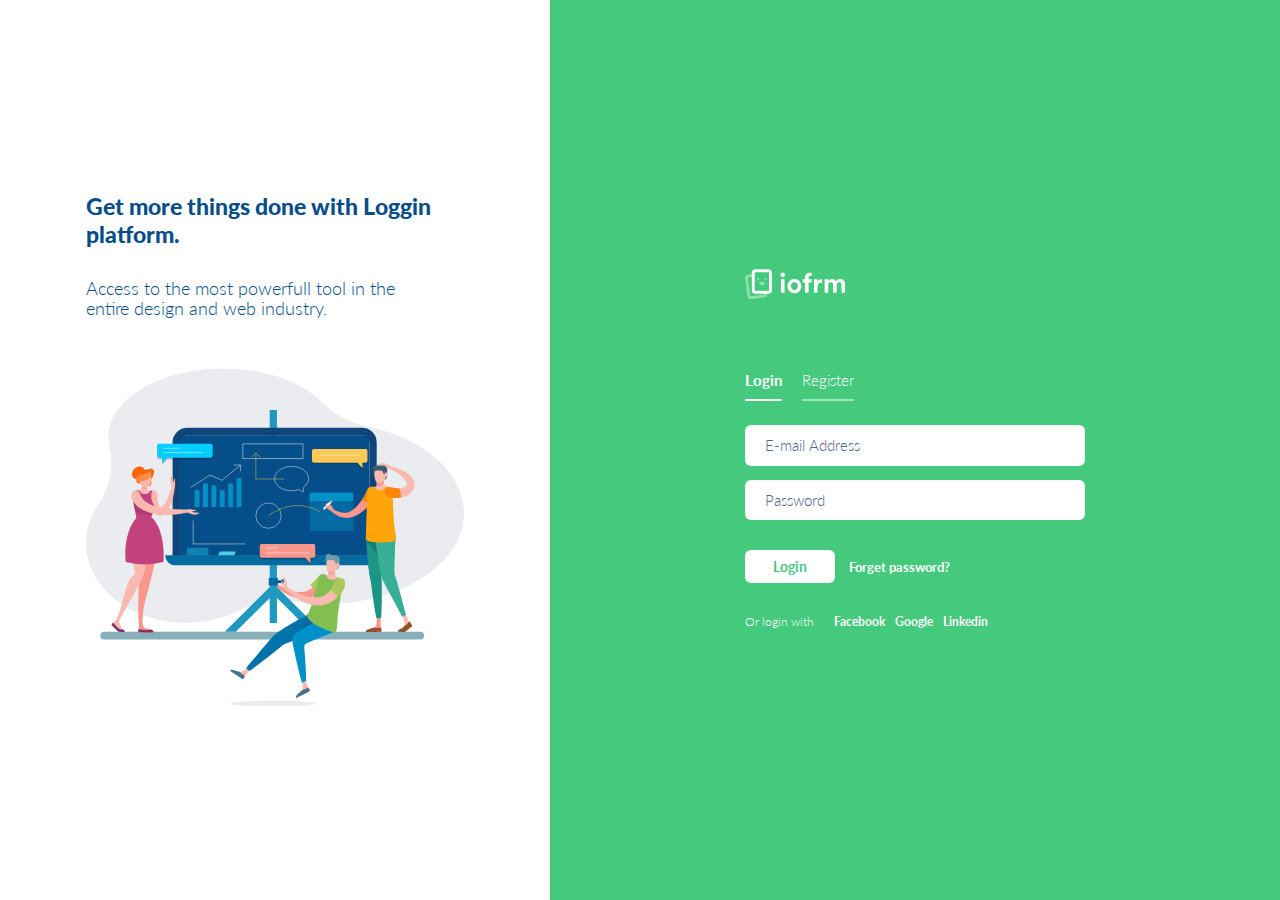
==== login8.html @ e8090723 "new" ====
<!DOCTYPE html
<html lang="en">
<head>
    <meta charset="UTF-8">
    <meta name="viewport" content="width=device-width, initial-scale=1.0">
    <title>iofrm</title>
    <link rel="stylesheet" type="text/css" href="css/bootstrap.min.css">
    <link rel="stylesheet" type="text/css" href="css/fontawesome-all.min.css">
    <link rel="stylesheet" type="text/css" href="css/iofrm-style.css">
    <link rel="stylesheet" type="text/css" href="css/iofrm-theme8.css">
</head>
<body>
    <div class="form-body">
        <div class="website-logo">
            <a href="index.html">
                <div class="logo">
                    <img class="logo-size" src="images/logo-light.svg" alt="">
                </div>
            </a>
        </div>
        <div class="row">
            <div class="img-holder">
                <div class="bg"></div>
                <div class="info-holder">
                    <h3>Get more things done with Loggin platform.</h3>
                    <p>Access to the most powerfull tool in the entire design and web industry.</p>
                    <img src="images/graphic4.svg" alt="">
                </div>
            </div>
            <div class="form-holder">
                <div class="form-content">
                    <div class="form-items">
                        <div class="website-logo-inside">
                            <a href="index.html">
                                <div class="logo">
                                    <img class="logo-size" src="images/logo-light.svg" alt="">
                                </div>
                            </a>
                        </div>
                        <div class="page-links">
                            <a href="login8.html" class="active">Login</a><a href="register8.html">Register</a>
                        </div>
                        <form>
                            <input class="form-control" type="text" name="username" placeholder="E-mail Address" required>
                            <input class="form-control" type="password" name="password" placeholder="Password" required>
                            <div class="form-button">
                                <button id="submit" type="submit" class="ibtn">Login</button> <a href="forget8.html">Forget password?</a>
                            </div>
                        </form>
                        <div class="other-links">
                            <span>Or login with</span><a href="#">Facebook</a><a href="#">Google</a><a href="#">Linkedin</a>
                        </div>
                    </div>
                </div>
            </div>
        </div>
    </div>
<script src="js/jquery.min.js"></script>
<script src="js/popper.min.js"></script>
<script src="js/bootstrap.min.js"></script>
<script src="js/main.js"></script>
</body>
</html>
---- css/iofrm-style.css ----
/*------------------------------------------------------------------
 * Theme Name: iofrm - form templates
 * Theme URI: http://www.brandio.io/envato/iofrm
 * Author: Brandio
 * Author URI: http://www.brandio.io/
 * Description: A Bootstrap Responsive HTML5 Template
 * Version: 1.0
 * Licensed under MIT (https://github.com/twbs/bootstrap/blob/master/LICENSE)
 * Bootstrap v4.1 (http://getbootstrap.com)
 * Copyright 2019 Brandio.
 -------------------------------------------------------------------*/
/*------------------------------------------------------------------
[Table of contents]

1. General Styles.
2. Responsive Styles.
-------------------------------------------------------------------*/
@import url("https://fonts.googleapis.com/css?family=Lato:100,300,400,700,900");
/* -----------------------------------
    1 - General Styles
------------------------------------*/
*, body {
    font-family: 'Lato', sans-serif;
    font-weight: 400;
    -webkit-font-smoothing: antialiased;
    text-rendering: optimizeLegibility;
    -moz-osx-font-smoothing: grayscale;
}

html, body {
    height: 100%;
}

.form-body {
    background-color: #0093FF;
    height: 100%;
}

.form-body > .row {
    position: relative;
    margin-left: 0;
    margin-right: 0;
    height: 100%;
}

.website-logo {
    display: inline-block;
    position: absolute;
    z-index: 1000;
    top: 50px;
    left: 50px;
    right: initial;
    bottom: initial;
}

.website-logo img {
    width: 100px;
}

.website-logo a {
    display: inline-block;
}

.website-logo .logo {
    display: inline-block;
    background-image: url("../images/logo-light.svg");
    background-size: contain;
    background-repeat: no-repeat;
}

.website-logo .logo img {
    width: 100px;
}

.website-logo .logo img.logo-size {
    opacity: 0 !important;
}

.website-logo-inside {
    margin-bottom: 70px;
}

.website-logo-inside img {
    width: 100px;
}

.website-logo-inside a {
    display: inline-block;
}

.website-logo-inside .logo {
    display: inline-block;
    background-image: url("../images/logo-light.svg");
    background-size: contain;
    background-repeat: no-repeat;
}

.website-logo-inside .logo img {
    width: 100px;
}

.website-logo-inside .logo img.logo-size {
    opacity: 0 !important;
}

.preview-body {
    padding-top: 70px;
    padding-bottom: 70px;
    text-align: center;
}

.preview-body .web-logo {
    margin-bottom: 50px;
}

.preview-body .web-logo img {
    width: 130px;
}

.preview-body .web-title {
    font-size: 30px;
    font-weight: 300;
    color: #000;
    line-height: 35px;
    margin-bottom: 50px;
}

.preview-body .img-link {
    display: inline-block;
    width: 100%;
    margin: 20px 0;
    padding: 0 5px;
}

.preview-body .img-link img {
    width: 100%;
    border-radius: 15px;
    -webkit-box-shadow: 0 0 5px rgba(0, 123, 255, 0.38);
    box-shadow: 0 0 5px rgba(0, 123, 255, 0.38);
    -webkit-transition: all 0.5s cubic-bezier(0.34, 1.61, 0.7, 1);
    transition: all 0.5s cubic-bezier(0.34, 1.61, 0.7, 1);
}

.preview-body .img-link:hover img, .preview-body .img-link:focus img {
    -webkit-transform: scale(1.05);
    -moz-transform: scale(1.05);
    -ms-transform: scale(1.05);
    transform: scale(1.05);
    -webkit-box-shadow: 0 11px 19px rgba(0, 123, 255, 0.18);
    box-shadow: 0 11px 19px rgba(0, 123, 255, 0.18);
}

.img-holder {
    display: inline-block;
    position: absolute;
    top: 0;
    left: 0;
    width: 550px;
    min-height: 700px;
    height: 100%;
    overflow: hidden;
    background-color: #000000;
    padding: 60px;
    text-align: center;
    z-index: 999;
}

.img-holder .info-holder {
    position: relative;
    top: 50%;
    -webkit-transform: translateY(-50%);
    -moz-transform: translateY(-50%);
    -ms-transform: translateY(-50%);
    transform: translateY(-50%);
}

.img-holder .info-holder h3 {
    display: inline-block;
    color: #fff;
    text-align: left;
    font-size: 23px;
    font-weight: 900;
    margin-bottom: 30px;
    width: 100%;
    max-width: 378px;
    padding-right: 30px;
}

.img-holder .info-holder p {
    display: inline-block;
    color: #fff;
    text-align: left;
    font-size: 18px;
    font-weight: 300;
    line-height: 20px;
    margin-bottom: 50px;
    width: 100%;
    max-width: 378px;
    padding-right: 30px;
}

.img-holder .info-holder img {
    width: 100%;
    max-width: 378px;
}

.img-holder .info-holder.simple-info h3 {
    padding-right: 0;
}

.img-holder .info-holder.simple-info p {
    padding-right: 0;
}

.img-holder .info-holder.simple-info img {
    max-width: 160px;
    margin-bottom: 50px;
}

.img-holder .bg {
    position: absolute;
    opacity: 0.23;
    left: 0;
    top: 0;
    width: 100%;
    height: 100%;
    background-image: url("../images/img1.jpg");
    background-size: cover;
    background-position: center;
    z-index: -1;
}

@media (min-height: 700px) {
    .img-holder {
        position: fixed;
    }

    .website-logo {
        position: fixed;
    }
}

.form-holder {
    margin-left: 550px;
    width: 100%;
}

.form-holder .form-content {
    position: relative;
    text-align: center;
    display: -webkit-box;
    display: -moz-box;
    display: -ms-flexbox;
    display: -webkit-flex;
    display: flex;
    -webkit-justify-content: center;
    justify-content: center;
    -webkit-align-items: center;
    align-items: center;
    padding: 60px;
    min-height: 100%;
}

.form-holder .form-content ::-webkit-input-placeholder {
    color: #526489;
}

.form-holder .form-content :-moz-placeholder {
    color: #526489;
}

.form-holder .form-content ::-moz-placeholder {
    color: #526489;
}

.form-holder .form-content :-ms-input-placeholder {
    color: #526489;
}

.form-control:focus {
    -webkit-box-shadow: none;
    box-shadow: none;
}

.form-control ::-webkit-input-placeholder {
    color: #526489;
}

.form-control :-moz-placeholder {
    color: #526489;
}

.form-control ::-moz-placeholder {
    color: #526489;
}

.form-control :-ms-input-placeholder {
    color: #526489;
}

.form-content {
    position: relative;
    background-color: #0093FF;
}

.form-content .form-group {
    color: #fff;
    font-size: 15px;
    font-weight: 300;
}

.form-content .form-items {
    display: inline-block;
    width: 100%;
    max-width: 340px;
    text-align: left;
    -webkit-transition: all 0.4s ease;
    transition: all 0.4s ease;
}

.form-content h3 {
    color: #fff;
    text-align: left;
    font-size: 24px;
    font-weight: 900;
    margin-bottom: 10px;
}

.form-content h3.form-title {
    margin-bottom: 30px;
}

.form-content p {
    color: #fff;
    text-align: left;
    font-size: 18px;
    font-weight: 300;
    line-height: 20px;
    margin-bottom: 30px;
}

.form-content p.form-subtitle {
    font-size: 16px;
    margin-bottom: 15px;
}

.form-content label {
    color: #fff;
    text-align: left;
    font-size: 15px;
    font-weight: 300;
    line-height: 20px;
    margin-bottom: 10px;
}

.form-content .page-links {
    margin-bottom: 34px;
}

.form-content .page-links a {
    position: relative;
    display: inline-block;
    text-decoration: none;
    color: #fff;
    font-weight: 300;
    font-size: 15px;
    margin-right: 20px;
    -webkit-transition: all 0.3s ease;
    transition: all 0.3s ease;
}

.form-content .page-links a:last-child {
    margin-right: 0;
}

.form-content .page-links a:after {
    position: absolute;
    content: "";
    width: 100%;
    height: 2px;
    left: 0;
    bottom: -10px;
    background-color: rgba(255, 255, 255, 0.5);
    -webkit-transition: all 0.3s ease;
    transition: all 0.3s ease;
}

.form-content .page-links a.active {
    font-weight: 700;
}

.form-content .page-links a.active:after {
    background-color: #fff;
}

.form-content .page-links a:hover:after, .form-content .page-links a:focus:after {
    background-color: #fff;
}

.form-content input, .form-content .dropdown-toggle.btn-default {
    width: 100%;
    padding: 9px 20px;
    text-align: left;
    border: 0;
    outline: 0;
    border-radius: 6px;
    background-color: #fff;
    font-size: 15px;
    font-weight: 300;
    color: #8D8D8D;
    -webkit-transition: all 0.3s ease;
    transition: all 0.3s ease;
    margin-bottom: 14px;
}

.form-content input:hover, .form-content input:focus, .form-content .dropdown-toggle.btn-default:hover, .form-content .dropdown-toggle.btn-default:focus {
    border: 0;
    background-color: #ebeff8;
    color: #8D8D8D;
}

.form-content textarea {
    position: static !important;
    width: 100%;
    padding: 8px 20px;
    border-radius: 6px;
    text-align: left;
    background-color: #fff;
    border: 0;
    font-size: 15px;
    color: #8D8D8D;
    outline: none;
    resize: none;
    height: 120px;
    -webkit-transition: none;
    transition: none;
    margin-bottom: 14px;
}

.form-content textarea:hover, .form-content textarea:focus {
    border: 0;
    background-color: #ebeff8;
    color: #8D8D8D;
}

.form-content .custom-file {
    margin-bottom: 14px;
}

.form-content .custom-file-label {
    position: absolute;
    padding: 9px 20px;
    text-align: left;
    border: 0;
    outline: 0;
    border-radius: 6px;
    background-color: #fff;
    font-size: 15px;
    font-weight: 300;
    color: #8D8D8D;
    outline: none !important;
    -webkit-box-shadow: none !important;
    box-shadow: none !important;
    -webkit-transition: all 0.3s ease;
    transition: all 0.3s ease;
}

.form-content .custom-file-label:after {
    content: "\f382" !important;
    font-family: Font Awesome\ 5 Free;
    font-style: normal;
    font-weight: 600;
    padding: .475rem .75rem .375rem;
    color: #495057;
    background-color: transparent;
    border-left: 0;
    border-radius: 0;
    -webkit-transition: all 0.3s ease;
    transition: all 0.3s ease;
}

.form-content input[type="checkbox"], .form-content input[type="radio"] {
    width: auto;
}

.form-content input[type="checkbox"]:not(:checked), .form-content input[type="checkbox"]:checked, .form-content input[type="radio"]:not(:checked), .form-content input[type="radio"]:checked {
    position: absolute;
    left: -9999px;
}

.form-content input[type="checkbox"]:not(:checked) + label, .form-content input[type="checkbox"]:checked + label, .form-content input[type="radio"]:not(:checked) + label, .form-content input[type="radio"]:checked + label {
    position: relative;
    padding-left: 23px;
    cursor: pointer;
    display: inline;
    color: #fff;
    font-size: 14px;
    font-weight: 700;
    margin-left: 0;
    -webkit-transition: all 0.3s ease;
    transition: all 0.3s ease;
    -webkit-touch-callout: none;
    -webkit-user-select: none;
    -khtml-user-select: none;
    -moz-user-select: none;
    -ms-user-select: none;
    user-select: none;
}

.form-content input[type="checkbox"]:checked + label, .form-content input[type="radio"]:checked + label {
    color: #fff;
}

.form-content input[type="checkbox"]:checked + label:before, .form-content input[type="radio"]:checked + label:before {
    content: '';
    position: absolute;
    left: 0;
    top: 2px;
    width: 15px;
    height: 15px;
    background: #fff;
    border-radius: 50px;
    border: 0px solid #fff;
    -webkit-transition: all 0.3s ease;
    transition: all 0.3s ease;
}

.form-content input[type="checkbox"]:not(:checked) + label:before, .form-content input[type="radio"]:not(:checked) + label:before {
    content: '';
    position: absolute;
    left: 0;
    top: 2px;
    width: 15px;
    height: 15px;
    background: transparent;
    border-radius: 50px;
    border: 2px solid #fff;
    -webkit-transition: all 0.3s ease;
    transition: all 0.3s ease;
}

.form-content input[type="checkbox"]:not(:checked) + label:after, .form-content input[type="radio"]:not(:checked) + label:after {
    opacity: 0;
    -webkit-transform: scale(0);
    -moz-transform: scale(0);
    -ms-transform: scale(0);
    transform: scale(0);
}

.form-content input[type="checkbox"]:disabled + label, .form-content input[type="radio"]:disabled + label {
    opacity: 0.6;
}

.form-content input[type="checkbox"]:checked + label:after, .form-content input[type="checkbox"]:not(:checked) + label:after {
    content: '\f00c';
    font-family: "Font Awesome 5 Free";
    font-style: normal;
    font-weight: 600;
    position: absolute;
    top: 3px;
    left: 3px;
    font-size: 9px;
    color: #0093FF;
    line-height: 14px;
    -webkit-transition: all 0.2s ease;
    transition: all 0.2s ease;
}

.form-content input[type="checkbox"]:checked + label:before {
    border-radius: 4px;
}

.form-content input[type="checkbox"]:not(:checked) + label:before {
    border-radius: 4px;
}

.form-content input[type="radio"]:checked + label:after, .form-content input[type="radio"]:not(:checked) + label:after {
    content: "";
    position: absolute;
    top: 7px;
    left: 5px;
    width: 5px;
    height: 5px;
    border-radius: 20px;
    background-color: #0093FF;
    -webkit-transition: all 0.2s ease;
    transition: all 0.2s ease;
}

.form-content .custom-options {
    display: -webkit-box;
    display: -moz-box;
    display: -ms-flexbox;
    display: -webkit-flex;
    display: flex;
}

.form-content .custom-options input[type="checkbox"], .form-content .custom-options input[type="radio"] {
    width: auto;
}

.form-content .custom-options input[type="checkbox"]:not(:checked), .form-content .custom-options input[type="checkbox"]:checked, .form-content .custom-options input[type="radio"]:not(:checked), .form-content .custom-options input[type="radio"]:checked {
    position: absolute;
    left: -9999px;
}

.form-content .custom-options input[type="checkbox"]:not(:checked) + label, .form-content .custom-options input[type="checkbox"]:checked + label, .form-content .custom-options input[type="radio"]:not(:checked) + label, .form-content .custom-options input[type="radio"]:checked + label {
    position: relative;
    padding-left: 0;
    cursor: pointer;
    display: inline;
    color: #606060;
    background-color: #F7F7F7;
    font-size: 13px;
    font-weight: 400;
    margin-left: 0;
    border-radius: 5px;
    padding: 4px 10px;
    margin-right: 10px;
    -webkit-transition: all 0.3s ease;
    transition: all 0.3s ease;
    -webkit-touch-callout: none;
    -webkit-user-select: none;
    -khtml-user-select: none;
    -moz-user-select: none;
    -ms-user-select: none;
    user-select: none;
    flex-grow: 1;
    text-align: center;
}

.form-content .custom-options input[type="checkbox"]:not(:checked) + label:last-child, .form-content .custom-options input[type="checkbox"]:checked + label:last-child, .form-content .custom-options input[type="radio"]:not(:checked) + label:last-child, .form-content .custom-options input[type="radio"]:checked + label:last-child {
    margin-right: 0;
}

.form-content .custom-options input[type="checkbox"]:not(:checked) + label:after, .form-content .custom-options input[type="checkbox"]:checked + label:after, .form-content .custom-options input[type="radio"]:not(:checked) + label:after, .form-content .custom-options input[type="radio"]:checked + label:after {
    display: none;
}

.form-content .custom-options input[type="checkbox"]:checked + label, .form-content .custom-options input[type="radio"]:checked + label {
    color: #fff;
    background-color: #57D38C;
    font-weight: 400;
    -webkit-box-shadow: 0 3px 8px rgba(74, 230, 142, 0.35);
    box-shadow: 0 3px 8px rgba(74, 230, 142, 0.35);
}

.form-content .custom-options input[type="checkbox"]:checked + label:before, .form-content .custom-options input[type="radio"]:checked + label:before {
    display: none;
}

.form-content .custom-options input[type="checkbox"]:not(:checked) + label:before, .form-content .custom-options input[type="radio"]:not(:checked) + label:before {
    display: none;
}

.form-content .custom-options input[type="checkbox"]:not(:checked) + label:after, .form-content .custom-options input[type="radio"]:not(:checked) + label:after {
    display: none;
}

.form-content .form-button {
    margin-top: 30px;
    margin-bottom: 25px;
}

.form-content .form-button .ibtn {
    border-radius: 6px;
    border: 0;
    padding: 6px 28px;
    background-color: #fff;
    color: #29A4FF;
    font-size: 14px;
    font-weight: 700;
    text-decoration: none;
    cursor: pointer;
    margin-right: 10px;
    outline: none;
    -webkit-transition: all 0.3s ease;
    transition: all 0.3s ease;
    -webkit-box-shadow: 0 0 0 rgba(0, 0, 0, 0.16);
    box-shadow: 0 0 0 rgba(0, 0, 0, 0.16);
}

.form-content .form-button .ibtn:last-child {
    margin-right: 0;
}

.form-content .form-button .ibtn:hover, .form-content .form-button .ibtn:focus {
    -webkit-box-shadow: 0 5px 6px rgba(0, 0, 0, 0.16);
    box-shadow: 0 5px 6px rgba(0, 0, 0, 0.16);
}

.form-content .form-button .ibtn.less-padding {
    padding: 6px 15px !important;
}

.form-content .form-button a {
    font-size: 13px;
    font-weight: 700;
    color: #fff;
}

.form-content .form-button.full-width {
    margin-top: 15px;
}

.form-content .form-button.full-width .ibtn {
    width: 100%;
}

.form-content .btn {
    border-radius: 6px;
    padding: 6px 28px;
    font-size: 14px;
    font-weight: 700;
    margin-right: 10px;
    border: 0;
}

.form-content .btn.btn-light {
    color: #B0C2D0;
}

.form-content .btn.btn-light:hover, .form-content .btn.btn-light:focus {
    color: #a0b6c6;
}

.form-content .btn :last-child {
    margin-right: 0;
}

.form-content form {
    margin-bottom: 30px;
}

.form-content .other-links span {
    font-size: 12px;
    font-weight: 300;
    color: #fff;
    margin-right: 20px;
}

.form-content .other-links a {
    font-size: 12px;
    font-weight: 700;
    color: #fff;
    margin-right: 10px;
}

.form-content .other-links a:last-child {
    margin-right: 0;
}

.form-content .other-links a i {
    display: inline-block;
    width: 25px;
    height: 25px;
    background-color: #000;
    color: #fff;
    border-radius: 25px;
    text-align: center;
    padding-top: 5px;
    font-size: 15px;
    margin: 0 5px;
    -webkit-transition: all 0.3s ease;
    transition: all 0.3s ease;
}

.form-content .other-links a i[class*="fa-twitter"] {
    background-color: #00aced;
}

.form-content .other-links a i[class*="fa-facebook"] {
    background-color: #3b5998;
}

.form-content .other-links a i[class*="fa-youtube"] {
    background-color: #bb0000;
}

.form-content .other-links a i[class*="fa-google"] {
    background-color: #dd4b39;
}

.form-content .other-links a i[class*="fa-linkedin"] {
    background-color: #007bb6;
}

.form-content .other-links a i[class*="fa-instagram"] {
    background-color: #517fa4;
}

.form-content .other-links a i:hover, .form-content .other-links a i:focus {
    opacity: 0.8;
}

.form-content.form-sm input, .form-content.form-sm .dropdown-toggle.btn-default {
    padding: 6px 16px;
    margin-bottom: 10px;
    font-size: 14px;
}

.form-content.form-sm textarea {
    padding: 6px 16px;
    margin-bottom: 10px;
    font-size: 14px;
}

.form-content.form-sm .form-button .ibtn {
    padding: 4px 28px;
}

.form-content.form-sm .btn {
    padding: 4px 28px;
}

.form-content .form-sent {
    position: absolute;
    text-align: center;
    opacity: 0;
    pointer-events: none;
    z-index: 1;
    -webkit-transform-origin: center center;
    -moz-transform-origin: center center;
    -ms-transform-origin: center center;
    transform-origin: center center;
    -webkit-transform: scale(0.7) translateX(200px);
    -moz-transform: scale(0.7) translateX(200px);
    -ms-transform: scale(0.7) translateX(200px);
    transform: scale(0.7) translateX(200px);
    -webkit-transition: all 0.4s ease;
    transition: all 0.4s ease;
}

.form-content .form-sent.show-it {
    opacity: 1;
    pointer-events: all;
    z-index: 2;
    -webkit-transform: scale(1) translateX(0);
    -moz-transform: scale(1) translateX(0);
    -ms-transform: scale(1) translateX(0);
    transform: scale(1) translateX(0);
}

.form-content .form-sent.show-it .tick-holder .tick-icon {
    -webkit-animation: tick-anime3 0.7s cubic-bezier(0.34, 1.61, 0.7, 1) 0s forwards;
    -moz-animation: tick-anime3 0.7s cubic-bezier(0.34, 1.61, 0.7, 1) 0s forwards;
    -ms-animation: tick-anime3 0.7s cubic-bezier(0.34, 1.61, 0.7, 1) 0s forwards;
    animation: tick-anime3 0.7s cubic-bezier(0.34, 1.61, 0.7, 1) 0s forwards;
}

.form-content .form-sent.show-it .tick-holder .tick-icon:before {
    -webkit-animation: tick-anime1 0.2s linear 0.2s forwards;
    -moz-animation: tick-anime1 0.2s linear 0.2s forwards;
    -ms-animation: tick-anime1 0.2s linear 0.2s forwards;
    animation: tick-anime1 0.2s linear 0.2s forwards;
}

.form-content .form-sent.show-it .tick-holder .tick-icon:after {
    -webkit-animation: tick-anime2 0.4s ease 0.4s forwards;
    -moz-animation: tick-anime2 0.4s ease 0.4s forwards;
    -ms-animation: tick-anime2 0.4s ease 0.4s forwards;
    animation: tick-anime2 0.4s ease 0.4s forwards;
}

.form-content .form-sent .tick-holder {
    text-align: center;
    margin-bottom: 12px;
}

.form-content .form-sent .tick-holder .tick-icon {
    position: relative;
    display: inline-block;
    width: 40px;
    height: 40px;
    border-radius: 40px;
    background-color: rgba(255, 255, 255, 0);
    -webkit-transform: rotate(35deg) scale(2);
    -moz-transform: rotate(35deg) scale(2);
    -ms-transform: rotate(35deg) scale(2);
    transform: rotate(35deg) scale(2);
    -webkit-transform-origin: center center;
    -moz-transform-origin: center center;
    -ms-transform-origin: center center;
    transform-origin: center center;
}

.form-content .form-sent .tick-holder .tick-icon:before {
    content: "";
    position: absolute;
    background-color: #fff;
    width: 10px;
    height: 2px;
    top: 28px;
    left: 14px;
    border-radius: 2px;
    -webkit-transform-origin: left center;
    -moz-transform-origin: left center;
    -ms-transform-origin: left center;
    transform-origin: left center;
    -webkit-transform: scaleX(0);
    -moz-transform: scaleX(0);
    -ms-transform: scaleX(0);
    transform: scaleX(0);
}

.form-content .form-sent .tick-holder .tick-icon:after {
    content: "";
    position: absolute;
    background-color: #fff;
    width: 2px;
    height: 20px;
    top: 9px;
    left: 22px;
    border-radius: 2px;
    -webkit-transform-origin: center bottom;
    -moz-transform-origin: center bottom;
    -ms-transform-origin: center bottom;
    transform-origin: center bottom;
    -webkit-transform: scaleY(0);
    -moz-transform: scaleY(0);
    -ms-transform: scaleY(0);
    transform: scaleY(0);
}

.form-content .form-sent h3 {
    text-align: center;
    color: #fff;
}

.form-content .form-sent p {
    text-align: center;
    color: #fff;
    font-size: 15px;
    opacity: 0.8;
    margin-bottom: 20px;
}

.form-content .form-sent .info-holder {
    font-size: 12px;
    font-weight: 700;
    color: #fff;
    border-top: 1px solid rgba(255, 255, 255, 0.5);
    padding: 10px;
    margin-top: 60px;
}

.form-content .form-sent .info-holder span {
    font-size: 12px;
    font-weight: 700;
    color: #fff;
    opacity: 0.6;
}

.form-content .form-sent .info-holder a {
    font-size: 12px;
    font-weight: 700;
    color: #fff;
    opacity: 0.9;
}

.form-content .hide-it {
    opacity: 0;
    z-index: 1;
    pointer-events: none;
    -webkit-transform-origin: center center;
    -moz-transform-origin: center center;
    -ms-transform-origin: center center;
    transform-origin: center center;
    -webkit-transform: scale(0.7) translateX(-200px);
    -moz-transform: scale(0.7) translateX(-200px);
    -ms-transform: scale(0.7) translateX(-200px);
    transform: scale(0.7) translateX(-200px);
}

.form-content .row {
    margin-right: -6px;
    margin-left: -6px;
}

.form-content .row.top-padding {
    padding-top: 30px;
}

.form-content .row.top-padding .form-button {
    margin-top: 0;
}

.form-content .row .col {
    padding-right: 6px;
    padding-left: 6px;
}

.form-body.on-top .website-logo {
    position: absolute;
}

.form-body.on-top .img-holder {
    display: block;
    position: relative;
    width: 100%;
    min-height: initial;
    height: initial;
    overflow: initial;
    padding: 40px;
}

.form-body.on-top .img-holder .info-holder.simple-info h3 {
    margin-bottom: 16px;
}

.form-body.on-top .img-holder .info-holder.simple-info p {
    margin-bottom: 10px;
}

.form-body.on-top .img-holder .info-holder.simple-info img {
    margin-bottom: 20px;
}

.form-body.on-top .form-holder {
    margin-left: 0;
}

@keyframes tick-anime1 {
    0% {
        -webkit-transform: scaleX(0);
        -moz-transform: scaleX(0);
        -ms-transform: scaleX(0);
        transform: scaleX(0);
    }

    100% {
        -webkit-transform: scaleX(1);
        -moz-transform: scaleX(1);
        -ms-transform: scaleX(1);
        transform: scaleX(1);
    }
}

@keyframes tick-anime2 {
    0% {
        -webkit-transform: scaleY(0);
        -moz-transform: scaleY(0);
        -ms-transform: scaleY(0);
        transform: scaleY(0);
    }

    100% {
        -webkit-transform: scaleY(1);
        -moz-transform: scaleY(1);
        -ms-transform: scaleY(1);
        transform: scaleY(1);
    }
}

@keyframes tick-anime3 {
    0% {
        background-color: rgba(255, 255, 255, 0);
        -webkit-transform: rotate(35deg) scale(2);
        -moz-transform: rotate(35deg) scale(2);
        -ms-transform: rotate(35deg) scale(2);
        transform: rotate(35deg) scale(2);
    }

    100% {
        background-color: rgba(255, 255, 255, 0.2);
        -webkit-transform: rotate(45deg) scale(1);
        -moz-transform: rotate(45deg) scale(1);
        -ms-transform: rotate(45deg) scale(1);
        transform: rotate(45deg) scale(1);
    }
}

@keyframes c-tick-anime3 {
    0% {
        background-color: rgba(233, 253, 214, 0);
        -webkit-transform: rotate(35deg) scale(2);
        -moz-transform: rotate(35deg) scale(2);
        -ms-transform: rotate(35deg) scale(2);
        transform: rotate(35deg) scale(2);
    }

    100% {
        background-color: #E9FDD6;
        -webkit-transform: rotate(45deg) scale(1);
        -moz-transform: rotate(45deg) scale(1);
        -ms-transform: rotate(45deg) scale(1);
        transform: rotate(45deg) scale(1);
    }
}

.alert {
    position: relative;
    padding: 6px 12px;
    border: 1px solid #000;
    color: #000000;
    font-size: 13px;
    font-weight: 700;
}

.alert a, .alert a.alert-link {
    font-weight: 700;
    color: #000000;
}

.alert p {
    font-size: 13px;
    font-weight: 700;
    margin-bottom: 18px;
}

.alert.alert-primary {
    background-color: #e2f0ff;
    border-color: #3a86d6;
}

.alert.alert-primary hr {
    border-top-color: #3a86d6;
}

.alert.alert-secondary {
    background-color: #f0f0f0;
    border-color: #8e9396;
}

.alert.alert-secondary hr {
    border-top-color: #8e9396;
}

.alert.alert-success {
    background-color: #F7FFF0;
    border-color: #8CCB57;
}

.alert.alert-success hr {
    border-top-color: #8CCB57;
}

.alert.alert-danger {
    background-color: #FFFAFA;
    border-color: #F55050;
}

.alert.alert-danger hr {
    border-top-color: #F55050;
}

.alert.alert-warning {
    background-color: #fff8e1;
    border-color: #f1cb4b;
}

.alert.alert-warning hr {
    border-top-color: #f1cb4b;
}

.alert.alert-info {
    background-color: #dcedf1;
    border-color: #42bfdb;
}

.alert.alert-info hr {
    border-top-color: #42bfdb;
}

.alert.alert-light {
    background-color: #fefefe;
    border-color: #a7a4a4;
}

.alert.alert-light hr {
    border-top-color: #a7a4a4;
}

.alert.alert-dark {
    background-color: #d6d8d9;
    border-color: #525557;
}

.alert.alert-dark hr {
    border-top-color: #525557;
}

.alert.with-icon {
    padding-left: 32px;
}

.alert.with-icon[class*="alert-"]:before {
    position: absolute;
    font-family: "Font Awesome 5 Free";
    font-style: normal;
    font-weight: 600;
    top: 7px;
    left: 7px;
    width: 20px;
    font-size: 12px;
    text-align: center;
}

.alert.with-icon.alert-primary:before {
    content: "\f12a";
    color: #3a86d6;
}

.alert.with-icon.alert-secondary:before {
    content: "\f12a";
    color: #8e9396;
}

.alert.with-icon.alert-success:before {
    content: "\f00c";
    color: #8CCB57;
}

.alert.with-icon.alert-danger:before {
    content: "\f071";
    color: #F55050;
}

.alert.with-icon.alert-warning:before {
    content: "\f06a";
    color: #f1cb4b;
}

.alert.with-icon.alert-info:before {
    content: "\f129";
    color: #42bfdb;
}

.alert.with-icon.alert-light:before {
    content: "\f12a";
    color: #a7a4a4;
}

.alert.with-icon.alert-dark:before {
    content: "\f12a";
    color: #525557;
}

.alert .close {
    color: #727272;
    font-size: 0.9rem;
    padding: 3px;
    outline: none;
}

.alert .close span {
    color: #727272;
}

.form-body.without-side .website-logo {
    top: 70px;
    left: 50%;
    margin-left: -50px;
    right: initial;
    bottom: initial;
    display: inline-block;
}

.form-body.without-side .website-logo-inside .logo {
    background-image: url("../images/logo-dark.svg");
}

.form-body.without-side .form-holder .form-content ::-webkit-input-placeholder {
    color: #000;
}

.form-body.without-side .form-holder .form-content :-moz-placeholder {
    color: #000;
}

.form-body.without-side .form-holder .form-content ::-moz-placeholder {
    color: #000;
}

.form-body.without-side .form-holder .form-content :-ms-input-placeholder {
    color: #000;
}

.form-body.without-side h3 {
    color: #000;
}

.form-body.without-side p {
    color: #000;
}

.form-body.without-side label {
    color: #000;
}

.form-body.without-side .img-holder {
    z-index: 0;
    width: 100%;
    overflow: hidden;
}

.form-body.without-side .img-holder .info-holder img {
    display: none;
    max-width: 534px;
    -webkit-animation: zoom-in-img 50s linear 0s infinite;
    -moz-animation: zoom-in-img 50s linear 0s infinite;
    -ms-animation: zoom-in-img 50s linear 0s infinite;
    animation: zoom-in-img 50s linear 0s infinite;
    -webkit-transform-origin: center center;
    -moz-transform-origin: center center;
    -ms-transform-origin: center center;
    transform-origin: center center;
    -webkit-transform: scale(1);
    -moz-transform: scale(1);
    -ms-transform: scale(1);
    transform: scale(1);
}

.form-body.without-side .form-holder {
    margin-left: 0;
}

.form-body.without-side .form-holder .form-content {
    background-color: transparent;
}

.form-body.without-side .form-content {
    padding: 125px 60px 60px;
    -webkit-perspective: 800px;
    -moz-perspective: 800px;
    -ms-perspective: 800px;
    perspective: 800px;
}

.form-body.without-side .form-content .form-items {
    padding: 35px 30px;
    border-radius: 10px;
    background-color: #fff;
    -webkit-box-shadow: 0 6px 15px rgba(0, 0, 0, 0.16);
    box-shadow: 0 6px 15px rgba(0, 0, 0, 0.16);
}

.form-body.without-side .form-content .form-items form {
    margin-bottom: 0;
}

.form-body.without-side .form-content .form-items .other-links {
    margin-top: 38px;
    margin-bottom: 30px;
}

.form-body.without-side .form-content .form-items .other-links .text {
    font-size: 13px;
    font-weight: 300;
    color: #000;
    margin-bottom: 15px;
}

.form-body.without-side .form-content .form-items .other-links a {
    display: inline-block;
    padding: 5px;
    border-radius: 2px;
    color: #000;
    background-color: #F7F7F7;
}

.form-body.without-side .form-content .form-items .other-links a i {
    width: 18px;
    height: 18px;
    font-size: 9px;
    margin-left: 0;
}

.form-body.without-side .form-content .form-items .page-links {
    margin-bottom: 0;
}

.form-body.without-side .form-content .form-items .page-links a {
    font-weight: 700;
}

.form-body.without-side .form-content .form-items .page-links a:after {
    bottom: -3px;
}

.form-body.without-side .form-content .page-links a {
    color: #000;
}

.form-body.without-side .form-content .page-links a:after {
    background-color: rgba(222, 222, 222, 0.7);
}

.form-body.without-side .form-content .page-links a.active:after, .form-body.without-side .form-content .page-links a:hover:after, .form-body.without-side .form-content .page-links a:focus:after {
    background-color: #0092FE;
}

.form-body.without-side .form-content input, .form-body.without-side .form-content .dropdown-toggle.btn-default {
    border: 0;
    background-color: #F7F7F7;
    color: #000000;
}

.form-body.without-side .form-content input:hover, .form-body.without-side .form-content input:focus, .form-body.without-side .form-content .dropdown-toggle.btn-default:hover, .form-body.without-side .form-content .dropdown-toggle.btn-default:focus {
    border: 0;
    background-color: #eaeaea;
    color: #000000;
}

.form-body.without-side .form-content textarea {
    background-color: #F7F7F7;
    border: 0;
    color: #000000;
}

.form-body.without-side .form-content textarea:hover, .form-body.without-side .form-content textarea:focus {
    border: 0;
    background-color: #eaeaea;
    color: #000000;
}

.form-body.without-side .form-content input[type="checkbox"]:not(:checked) + label, .form-body.without-side .form-content input[type="checkbox"]:checked + label, .form-body.without-side .form-content input[type="radio"]:not(:checked) + label, .form-body.without-side .form-content input[type="radio"]:checked + label {
    color: #000;
}

.form-body.without-side .form-content input[type="checkbox"]:checked + label, .form-body.without-side .form-content input[type="radio"]:checked + label {
    color: #000;
}

.form-body.without-side .form-content input[type="checkbox"]:checked + label:before, .form-body.without-side .form-content input[type="radio"]:checked + label:before {
    background: #000;
    border: 0px solid #000;
}

.form-body.without-side .form-content input[type="checkbox"]:not(:checked) + label:before, .form-body.without-side .form-content input[type="radio"]:not(:checked) + label:before {
    background: transparent;
    border: 2px solid #000;
}

.form-body.without-side .form-content input[type="checkbox"]:not(:checked) + label:after, .form-body.without-side .form-content input[type="checkbox"]:checked + label:after {
    color: #fff;
}

.form-body.without-side .form-content input[type="radio"]:not(:checked) + label:after, .form-body.without-side .form-content input[type="radio"]:checked + label:after {
    background-color: #fff;
}

.form-body.without-side .form-content .custom-options input[type="checkbox"]:not(:checked) + label, .form-body.without-side .form-content .custom-options input[type="checkbox"]:checked + label, .form-body.without-side .form-content .custom-options input[type="radio"]:not(:checked) + label, .form-body.without-side .form-content .custom-options input[type="radio"]:checked + label {
    color: #606060;
    background-color: #F7F7F7;
}

.form-body.without-side .form-content .custom-options input[type="checkbox"]:checked + label, .form-body.without-side .form-content .custom-options input[type="radio"]:checked + label {
    color: #fff;
    background-color: #57D38C;
    -webkit-box-shadow: 0 3px 8px rgba(74, 230, 142, 0.35);
    box-shadow: 0 3px 8px rgba(74, 230, 142, 0.35);
}

.form-body.without-side .form-content .form-button {
    margin-bottom: 0;
}

.form-body.without-side .form-content .form-button .ibtn {
    background-color: #29A4FF;
    color: #fff;
    -webkit-box-shadow: 0 0 0 rgba(0, 0, 0, 0.16);
    box-shadow: 0 0 0 rgba(0, 0, 0, 0.16);
}

.form-body.without-side .form-content .form-button .ibtn:hover, .form-body.without-side .form-content .form-button .ibtn:focus {
    -webkit-box-shadow: 0 5px 6px rgba(0, 0, 0, 0.16);
    box-shadow: 0 5px 6px rgba(0, 0, 0, 0.16);
}

.form-body.without-side .form-content .form-button a {
    font-weight: 300;
    color: #000;
}

.form-body.without-side .form-content .form-sent {
    padding: 35px 30px;
    border-radius: 10px;
    background-color: #fff;
    -webkit-box-shadow: 0 6px 15px rgba(0, 0, 0, 0.16);
    box-shadow: 0 6px 15px rgba(0, 0, 0, 0.16);
    -webkit-transform: rotateY(-180deg);
    -moz-transform: rotateY(-180deg);
    -ms-transform: rotateY(-180deg);
    transform: rotateY(-180deg);
}

.form-body.without-side .form-content .form-sent.show-it {
    -webkit-transform: rotateY(0deg);
    -moz-transform: rotateY(0deg);
    -ms-transform: rotateY(0deg);
    transform: rotateY(0deg);
}

.form-body.without-side .form-content .form-sent .tick-holder .tick-icon {
    -webkit-animation: c-tick-anime3 0.7s cubic-bezier(0.34, 1.61, 0.7, 1) 0s forwards;
    -moz-animation: c-tick-anime3 0.7s cubic-bezier(0.34, 1.61, 0.7, 1) 0s forwards;
    -ms-animation: c-tick-anime3 0.7s cubic-bezier(0.34, 1.61, 0.7, 1) 0s forwards;
    animation: c-tick-anime3 0.7s cubic-bezier(0.34, 1.61, 0.7, 1) 0s forwards;
    background-color: rgba(233, 253, 214, 0);
}

.form-body.without-side .form-content .form-sent .tick-holder .tick-icon:before {
    background-color: #8CCB57;
}

.form-body.without-side .form-content .form-sent .tick-holder .tick-icon:after {
    background-color: #8CCB57;
}

.form-body.without-side .form-content .form-sent h3 {
    color: #000;
}

.form-body.without-side .form-content .form-sent p {
    color: #000;
}

.form-body.without-side .form-content .form-sent .info-holder {
    border-top: 1px solid rgba(0, 0, 0, 0.5);
}

.form-body.without-side .form-content .form-sent .info-holder span {
    color: #000;
}

.form-body.without-side .form-content .form-sent .info-holder a {
    color: #000;
}

.form-body.without-side .form-content .hide-it {
    -webkit-transform: rotateY(180deg);
    -moz-transform: rotateY(180deg);
    -ms-transform: rotateY(180deg);
    transform: rotateY(180deg);
}

@keyframes zoom-in-img {
    0% {
        -webkit-transform: scale(1);
        -moz-transform: scale(1);
        -ms-transform: scale(1);
        transform: scale(1);
    }

    50% {
        -webkit-transform: scale(1.15);
        -moz-transform: scale(1.15);
        -ms-transform: scale(1.15);
        transform: scale(1.15);
    }

    100% {
        -webkit-transform: scale(1);
        -moz-transform: scale(1);
        -ms-transform: scale(1);
        transform: scale(1);
    }
}

/* -----------------------------------
    2 - Responsive Styles
------------------------------------*/
@media (max-width: 992px) {
    .img-holder {
        display: none;
    }

    .form-holder {
        margin-left: 0;
    }

    .form-holder .form-content {
        padding: 125px 60px 60px;
    }

    .form-body.on-top .form-holder .form-content, .form-body.on-top-mobile .form-holder .form-content {
        padding: 60px;
    }

    .website-logo {
        top: 50px;
        left: 50px;
        right: initial;
        bottom: initial;
    }

    .website-logo .logo {
        background-image: url("../images/logo-light.svg");
    }

    .form-body.without-side .img-holder {
        display: inline-block;
    }

    .form-body.without-side .website-logo .logo {
        background-image: url("../images/logo-light.svg");
    }

    .form-body.without-side .form-holder .form-content {
        padding: 125px 30px 60px;
    }

    .form-body.on-top-mobile .website-logo {
        position: absolute;
    }

    .form-body.on-top-mobile .img-holder {
        display: block;
        position: relative;
        width: 100%;
        min-height: initial;
        height: initial;
        overflow: initial;
        padding: 40px;
    }

    .form-body.on-top-mobile .img-holder .info-holder.simple-info h3 {
        margin-bottom: 16px;
    }

    .form-body.on-top-mobile .img-holder .info-holder.simple-info p {
        margin-bottom: 10px;
    }

    .form-body.on-top-mobile .img-holder .info-holder.simple-info img {
        margin-bottom: 20px;
    }

    .form-body.on-top-mobile .form-holder {
        margin-left: 0;
    }
}

@media (max-width: 575px) {
    .form-body.on-top .img-holder, .form-body.on-top-mobile .img-holder {
        padding: 90px 40px 40px;
    }

    .form-content .row.top-padding .form-button {
        text-align: left !important;
        margin-top: 30px;
    }
}
---- css/iofrm-theme8.css ----
/*------------------------------------------------------------------
 * Theme Name: iofrm - theme
 * Theme URI: http://www.brandio.io/envato/iofrm
 * Author: Brandio
 * Author URI: http://www.brandio.io/
 * Copyright 2019 Brandio.
 -------------------------------------------------------------------*/
/*------------------------------------------------------------------
[Table of contents]

1. General Styles.
2. Responsive Styles.
-------------------------------------------------------------------*/
/* -----------------------------------
    1 - General Styles
------------------------------------*/
.form-body {
    background-color: #44C97D;
}

.website-logo {
    display: none;
    top: 50px;
    left: 50px;
    right: initial;
    bottom: initial;
}

.website-logo img {
    width: 100px;
}

.website-logo .logo {
    background-image: url("../images/logo-light.svg");
}

.website-logo .logo img {
    width: 100px;
}

.website-logo-inside img {
    width: 100px;
}

.website-logo-inside .logo {
    background-image: url("../images/logo-light.svg");
}

.website-logo-inside .logo img {
    width: 100px;
}

.img-holder {
    width: 550px;
    background-color: #fff;
}

.img-holder .info-holder h3 {
    color: #064E89;
    text-align: left;
}

.img-holder .info-holder p {
    color: #064E89;
    text-align: left;
}

.img-holder .bg {
    opacity: 0.23;
    background-image: none;
}

.form-holder {
    margin-left: 550px;
}

.form-holder .form-content ::-webkit-input-placeholder {
    color: #526489;
}

.form-holder .form-content :-moz-placeholder {
    color: #526489;
}

.form-holder .form-content ::-moz-placeholder {
    color: #526489;
}

.form-holder .form-content :-ms-input-placeholder {
    color: #526489;
}

.form-content {
    background-color: #44C97D;
}

.form-content .form-group {
    color: #fff;
}

.form-content .form-items {
    max-width: 340px;
    text-align: left;
}

.form-content h3 {
    color: #fff;
    text-align: left;
}

.form-content p {
    color: #fff;
    text-align: left;
}

.form-content label {
    color: #fff;
    text-align: left;
}

.form-content .page-links a {
    color: #fff;
}

.form-content .page-links a:after {
    background-color: rgba(255, 255, 255, 0.5);
}

.form-content .page-links a.active:after {
    background-color: #fff;
}

.form-content .page-links a:hover:after, .form-content .page-links a:focus:after {
    background-color: #fff;
}

.form-content input, .form-content .dropdown-toggle.btn-default {
    border: 0;
    background-color: #fff;
    color: #8D8D8D;
}

.form-content input:hover, .form-content input:focus, .form-content .dropdown-toggle.btn-default:hover, .form-content .dropdown-toggle.btn-default:focus {
    border: 0;
    background-color: #ebeff8;
    color: #8D8D8D;
}

.form-content textarea {
    border: 0;
    background-color: #fff;
    color: #8D8D8D;
}

.form-content textarea:hover, .form-content textarea:focus {
    border: 0;
    background-color: #ebeff8;
    color: #8D8D8D;
}

.form-content .custom-file-label {
    border: 0;
    background-color: #fff;
    color: #8D8D8D;
}

.form-content .custom-file-label:after {
    color: #0093FF;
}

.form-content .custom-file:hover .custom-file-label, .form-content .custom-file:focus .custom-file-label {
    border: 0;
    background-color: #ebeff8;
    color: #8D8D8D;
}

.form-content input[type="checkbox"]:not(:checked) + label, .form-content input[type="checkbox"]:checked + label, .form-content input[type="radio"]:not(:checked) + label, .form-content input[type="radio"]:checked + label {
    color: #fff;
    font-weight: 700;
}

.form-content input[type="checkbox"]:checked + label, .form-content input[type="radio"]:checked + label {
    color: #fff;
}

.form-content input[type="checkbox"]:checked + label:before, .form-content input[type="radio"]:checked + label:before {
    background: #fff;
    border: 0px solid #fff;
}

.form-content input[type="checkbox"]:not(:checked) + label:before, .form-content input[type="radio"]:not(:checked) + label:before {
    background: transparent;
    border: 2px solid #fff;
}

.form-content input[type="checkbox"]:not(:checked) + label:after, .form-content input[type="checkbox"]:checked + label:after {
    color: #44C97D;
}

.form-content input[type="radio"]:not(:checked) + label:after, .form-content input[type="radio"]:checked + label:after {
    background-color: #44C97D;
}

.form-content .custom-options input[type="checkbox"]:not(:checked) + label, .form-content .custom-options input[type="checkbox"]:checked + label, .form-content .custom-options input[type="radio"]:not(:checked) + label, .form-content .custom-options input[type="radio"]:checked + label {
    color: #606060;
    background-color: rgba(247, 247, 247, 0.75);
}

.form-content .custom-options input[type="checkbox"]:checked + label, .form-content .custom-options input[type="radio"]:checked + label {
    color: #606060;
    background-color: #fff;
    -webkit-box-shadow: 0 3px 8px rgba(0, 0, 0, 0.16);
    box-shadow: 0 3px 8px rgba(0, 0, 0, 0.16);
}

.form-content .form-button .ibtn {
    background-color: #fff;
    color: #44C97D;
    -webkit-box-shadow: 0 0 0 rgba(0, 0, 0, 0.16);
    box-shadow: 0 0 0 rgba(0, 0, 0, 0.16);
}

.form-content .form-button .ibtn:hover, .form-content .form-button .ibtn:focus {
    -webkit-box-shadow: 0 5px 6px rgba(0, 0, 0, 0.16);
    box-shadow: 0 5px 6px rgba(0, 0, 0, 0.16);
}

.form-content .form-button a {
    color: #fff;
}

.form-content .other-links span {
    color: #fff;
}

.form-content .other-links a {
    color: #fff;
}

.form-content .form-sent .tick-holder .tick-icon {
    background-color: rgba(255, 255, 255, 0);
}

.form-content .form-sent .tick-holder .tick-icon:before {
    background-color: #fff;
}

.form-content .form-sent .tick-holder .tick-icon:after {
    background-color: #fff;
}

.form-content .form-sent h3 {
    color: #fff;
}

.form-content .form-sent p {
    color: #fff;
}

.form-content .form-sent .info-holder {
    color: #fff;
    border-top: 1px solid rgba(255, 255, 255, 0.5);
}

.form-content .form-sent .info-holder span {
    color: #fff;
}

.form-content .form-sent .info-holder a {
    color: #fff;
}

@keyframes tick-anime3 {
    0% {
        background-color: rgba(255, 255, 255, 0);
        -webkit-transform: rotate(35deg) scale(2);
        -moz-transform: rotate(35deg) scale(2);
        -ms-transform: rotate(35deg) scale(2);
        transform: rotate(35deg) scale(2);
    }

    100% {
        background-color: rgba(255, 255, 255, 0.2);
        -webkit-transform: rotate(45deg) scale(1);
        -moz-transform: rotate(45deg) scale(1);
        -ms-transform: rotate(45deg) scale(1);
        transform: rotate(45deg) scale(1);
    }
}

.alert {
    color: #fff;
}

.alert.alert-primary {
    background-color: rgba(226, 240, 255, 0.1);
    border-color: #fff;
}

.alert.alert-primary hr {
    border-top-color: #fff;
}

.alert.alert-secondary {
    background-color: rgba(240, 240, 240, 0.1);
    border-color: #fff;
}

.alert.alert-secondary hr {
    border-top-color: #fff;
}

.alert.alert-success {
    background-color: rgba(247, 255, 240, 0.1);
    border-color: #fff;
}

.alert.alert-success hr {
    border-top-color: #fff;
}

.alert.alert-danger {
    background-color: rgba(255, 250, 250, 0.1);
    border-color: #fff;
}

.alert.alert-danger hr {
    border-top-color: #fff;
}

.alert.alert-warning {
    background-color: rgba(255, 248, 225, 0.1);
    border-color: #fff;
}

.alert.alert-warning hr {
    border-top-color: #fff;
}

.alert.alert-info {
    background-color: rgba(220, 237, 241, 0.1);
    border-color: #fff;
}

.alert.alert-info hr {
    border-top-color: #fff;
}

.alert.alert-light {
    background-color: rgba(254, 254, 254, 0.1);
    border-color: #fff;
}

.alert.alert-light hr {
    border-top-color: #fff;
}

.alert.alert-dark {
    background-color: rgba(214, 216, 217, 0.1);
    border-color: #fff;
}

.alert.alert-dark hr {
    border-top-color: #fff;
}

.alert.with-icon.alert-primary:before {
    color: #fff;
}

.alert.with-icon.alert-secondary:before {
    color: #fff;
}

.alert.with-icon.alert-success:before {
    color: #fff;
}

.alert.with-icon.alert-danger:before {
    color: #fff;
}

.alert.with-icon.alert-warning:before {
    color: #fff;
}

.alert.with-icon.alert-info:before {
    color: #fff;
}

.alert.with-icon.alert-light:before {
    color: #fff;
}

.alert.with-icon.alert-dark:before {
    color: #fff;
}

.alert a, .alert a.alert-link {
    color: #fff;
}

.alert .close {
    color: #fff;
}

.alert .close span {
    color: #fff;
}

.form-body.without-side .img-holder .info-holder img {
    display: inline-block;
}

.form-body.without-side .form-content .page-links a:after {
    background-color: rgba(255, 255, 255, 0.5);
}

.form-body.without-side .form-content .page-links a.active:after {
    background-color: #fff;
}

.form-body.without-side .form-content .page-links a:hover:after, .form-body.without-side .form-content .page-links a:focus:after {
    background-color: #fff;
}

.form-body.without-side .form-content .form-button .ibtn {
    background-color: #fff;
    color: #44C97D;
    -webkit-box-shadow: 0 0 0 rgba(0, 0, 0, 0.16);
    box-shadow: 0 0 0 rgba(0, 0, 0, 0.16);
}

.form-body.without-side .form-content .form-button .ibtn:hover, .form-body.without-side .form-content .form-button .ibtn:focus {
    -webkit-box-shadow: 0 5px 6px rgba(0, 0, 0, 0.16);
    box-shadow: 0 5px 6px rgba(0, 0, 0, 0.16);
}

/* -----------------------------------
    2 - Responsive Styles
------------------------------------*/
@media (max-width: 992px) {
    .form-holder {
        margin-left: 0;
    }

    .website-logo {
        top: 50px;
        left: 50px;
        right: initial;
        bottom: initial;
    }

    .website-logo .logo {
        background-image: url("../images/logo-light.svg");
    }

    .form-body.without-side .website-logo .logo {
        background-image: url("../images/logo-light.svg");
    }
}
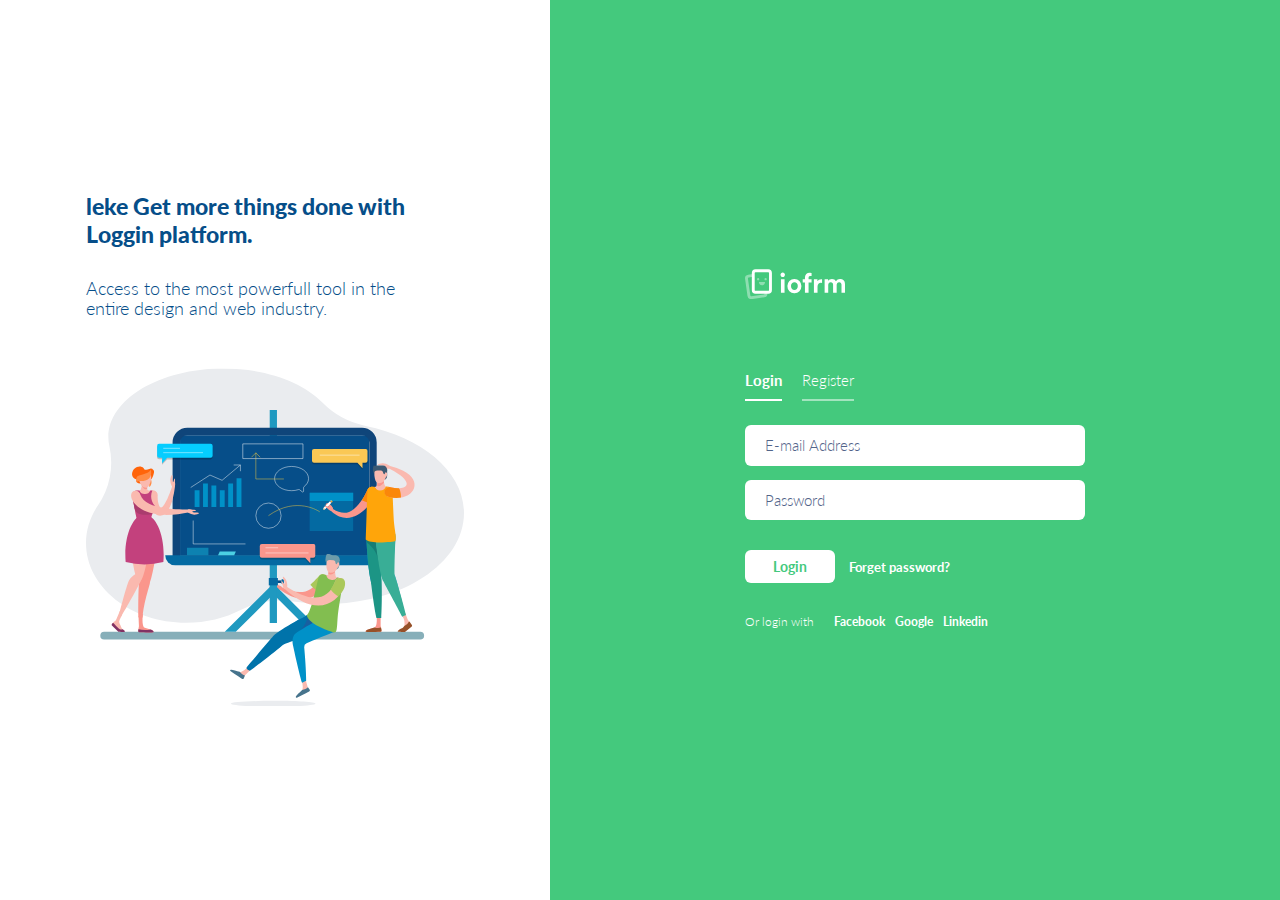
==== commit f260649e: "test" ====
--- a/login8.html
+++ b/login8.html
@@ -22,7 +22,7 @@
             <div class="img-holder">
                 <div class="bg"></div>
                 <div class="info-holder">
-                    <h3>Get more things done with Loggin platform.</h3>
+                    <h3>leke Get more things done with Loggin platform.</h3>
                     <p>Access to the most powerfull tool in the entire design and web industry.</p>
                     <img src="images/graphic4.svg" alt="">
                 </div>
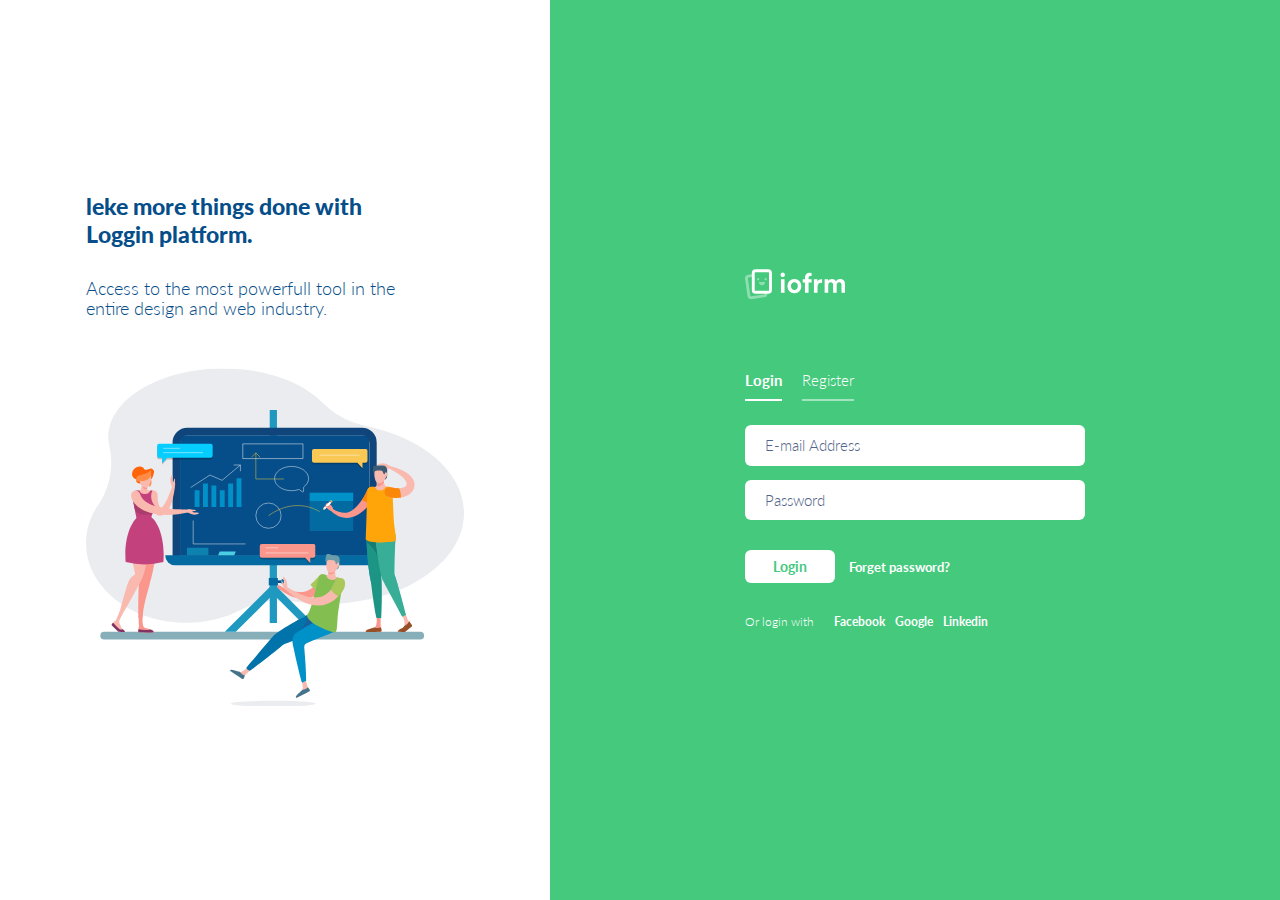
==== commit 78e2558e: "test2" ====
--- a/login8.html
+++ b/login8.html
@@ -22,7 +22,7 @@
             <div class="img-holder">
                 <div class="bg"></div>
                 <div class="info-holder">
-                    <h3>leke Get more things done with Loggin platform.</h3>
+                    <h3>leke more things done with Loggin platform.</h3>
                     <p>Access to the most powerfull tool in the entire design and web industry.</p>
                     <img src="images/graphic4.svg" alt="">
                 </div>
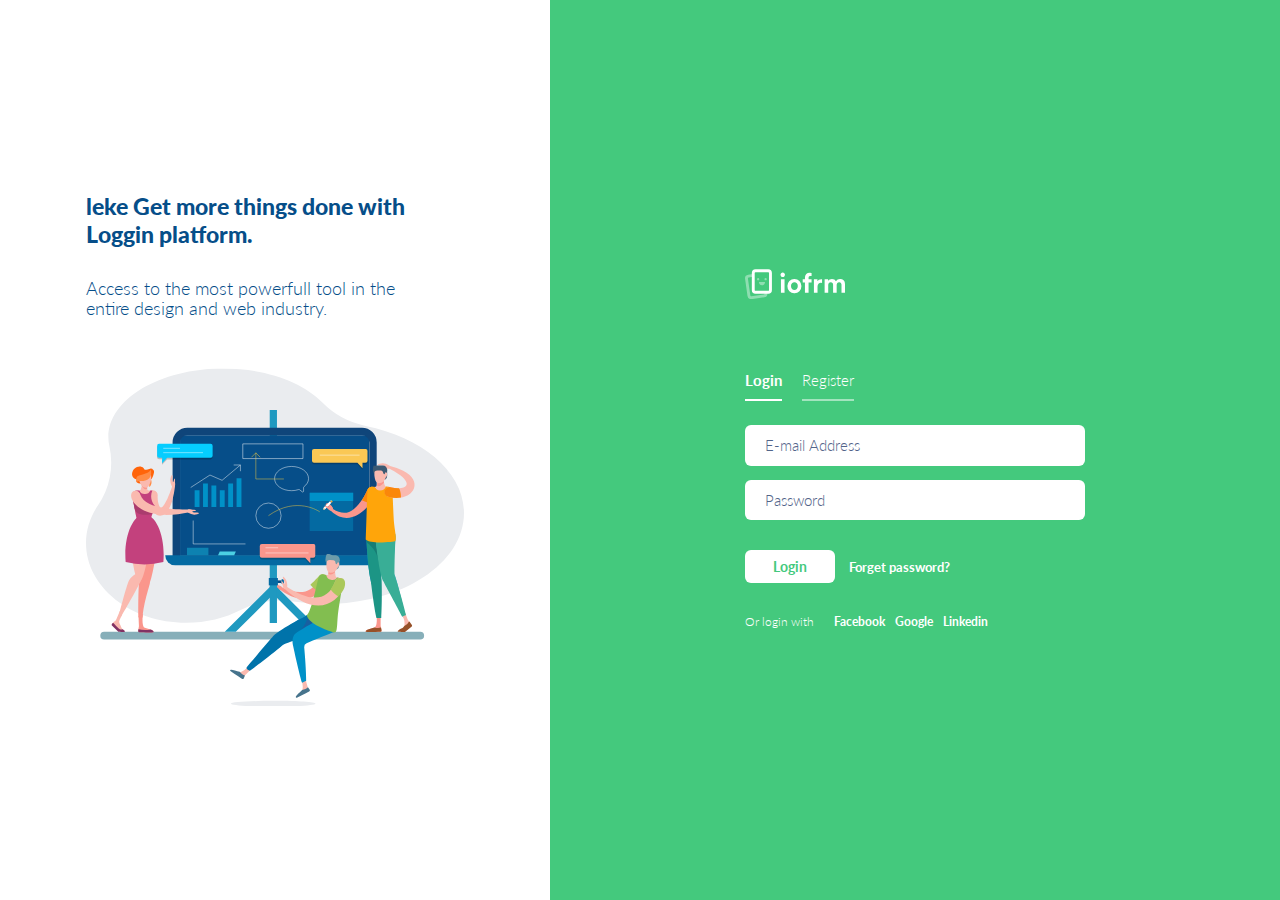
==== commit 91497307: "test3" ====
--- a/login8.html
+++ b/login8.html
@@ -3,7 +3,7 @@
 <head>
     <meta charset="UTF-8">
     <meta name="viewport" content="width=device-width, initial-scale=1.0">
-    <title>iofrm</title>
+    <title>ioform</title>
     <link rel="stylesheet" type="text/css" href="css/bootstrap.min.css">
     <link rel="stylesheet" type="text/css" href="css/fontawesome-all.min.css">
     <link rel="stylesheet" type="text/css" href="css/iofrm-style.css">
@@ -22,7 +22,7 @@
             <div class="img-holder">
                 <div class="bg"></div>
                 <div class="info-holder">
-                    <h3>leke more things done with Loggin platform.</h3>
+                    <h3>leke Get more things done with Loggin platform.</h3>
                     <p>Access to the most powerfull tool in the entire design and web industry.</p>
                     <img src="images/graphic4.svg" alt="">
                 </div>
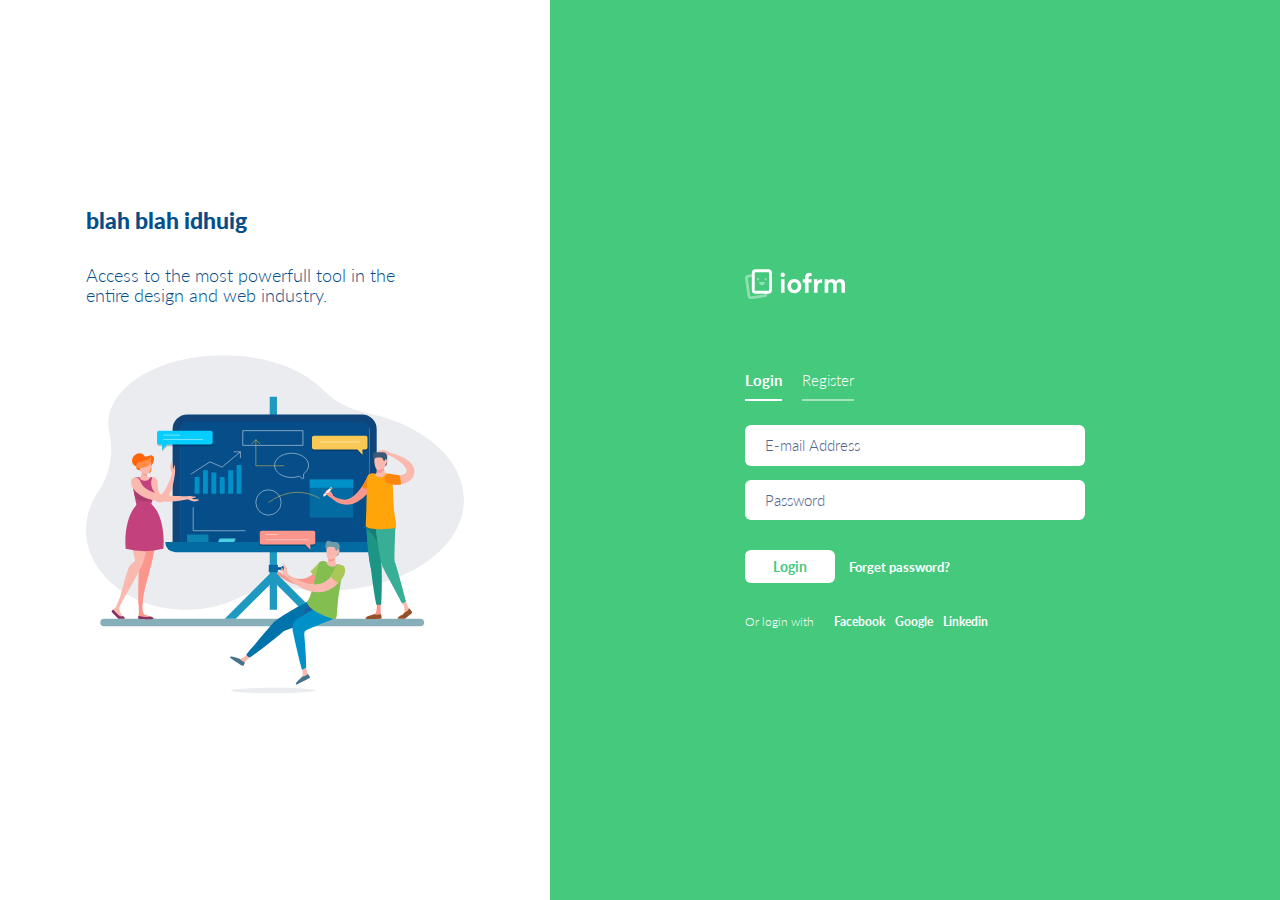
==== commit cfbdb550: "adjust" ====
--- a/login8.html
+++ b/login8.html
@@ -22,7 +22,7 @@
             <div class="img-holder">
                 <div class="bg"></div>
                 <div class="info-holder">
-                    <h3>leke Get more things done with Loggin platform.</h3>
+                    <h3>blah blah  idhuig</h3>
                     <p>Access to the most powerfull tool in the entire design and web industry.</p>
                     <img src="images/graphic4.svg" alt="">
                 </div>
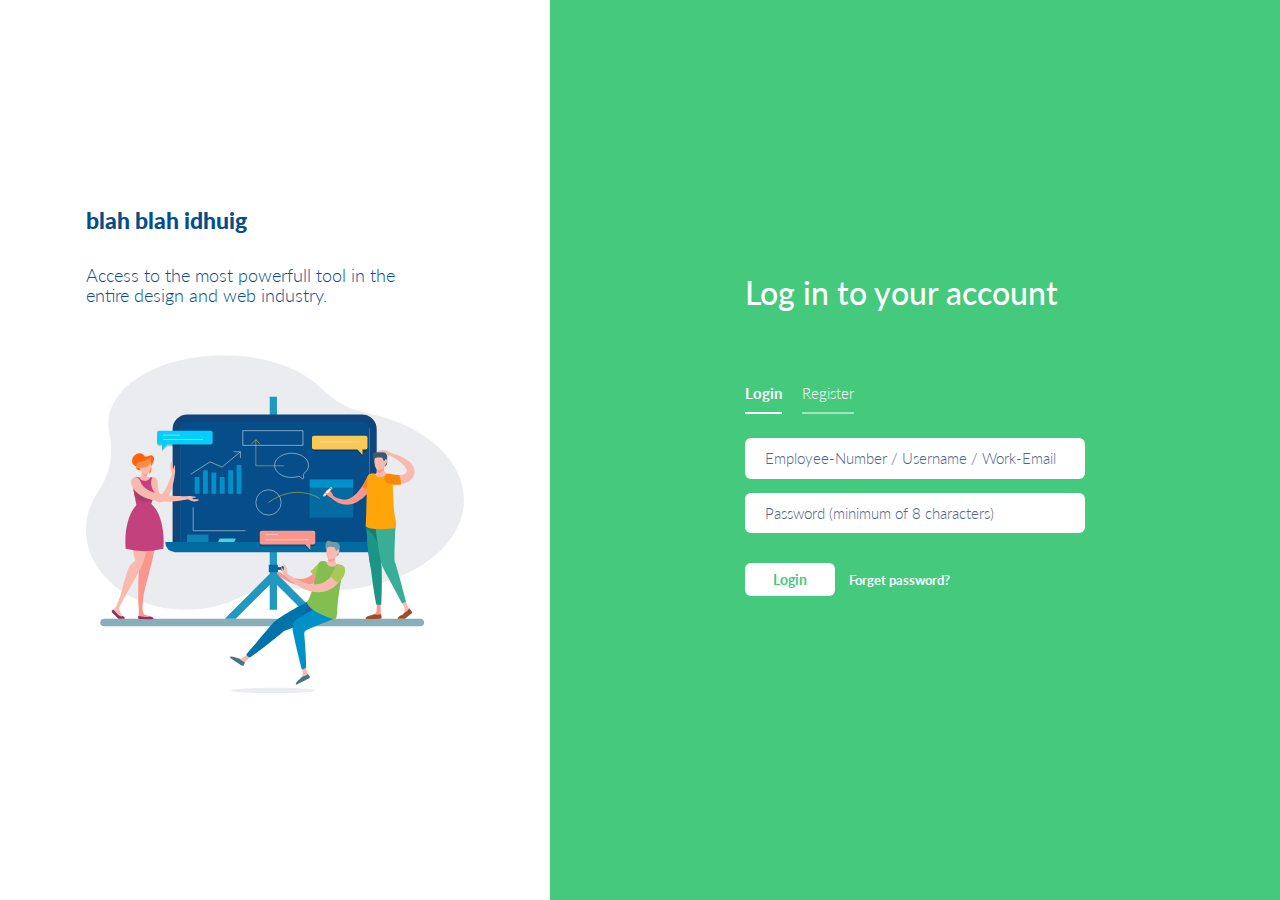
==== commit 60b24976: "new changes" ====
--- a/login8.html
+++ b/login8.html
@@ -31,25 +31,23 @@
                 <div class="form-content">
                     <div class="form-items">
                         <div class="website-logo-inside">
-                            <a href="index.html">
-                                <div class="logo">
-                                    <img class="logo-size" src="images/logo-light.svg" alt="">
-                                </div>
-                            </a>
+                            <div>
+                                <H2 style="color:white">
+                                    Log in to your account 
+                                </H2>   
+                            </div>
                         </div>
                         <div class="page-links">
                             <a href="login8.html" class="active">Login</a><a href="register8.html">Register</a>
                         </div>
                         <form>
-                            <input class="form-control" type="text" name="username" placeholder="E-mail Address" required>
-                            <input class="form-control" type="password" name="password" placeholder="Password" required>
+                            <input class="form-control" type="text" name="username" placeholder="Employee-Number / Username / Work-Email" required>
+                            <input class="form-control" type="password" name="password" placeholder="Password (minimum of 8 characters)" required>
                             <div class="form-button">
                                 <button id="submit" type="submit" class="ibtn">Login</button> <a href="forget8.html">Forget password?</a>
                             </div>
                         </form>
-                        <div class="other-links">
-                            <span>Or login with</span><a href="#">Facebook</a><a href="#">Google</a><a href="#">Linkedin</a>
-                        </div>
+                        
                     </div>
                 </div>
             </div>
